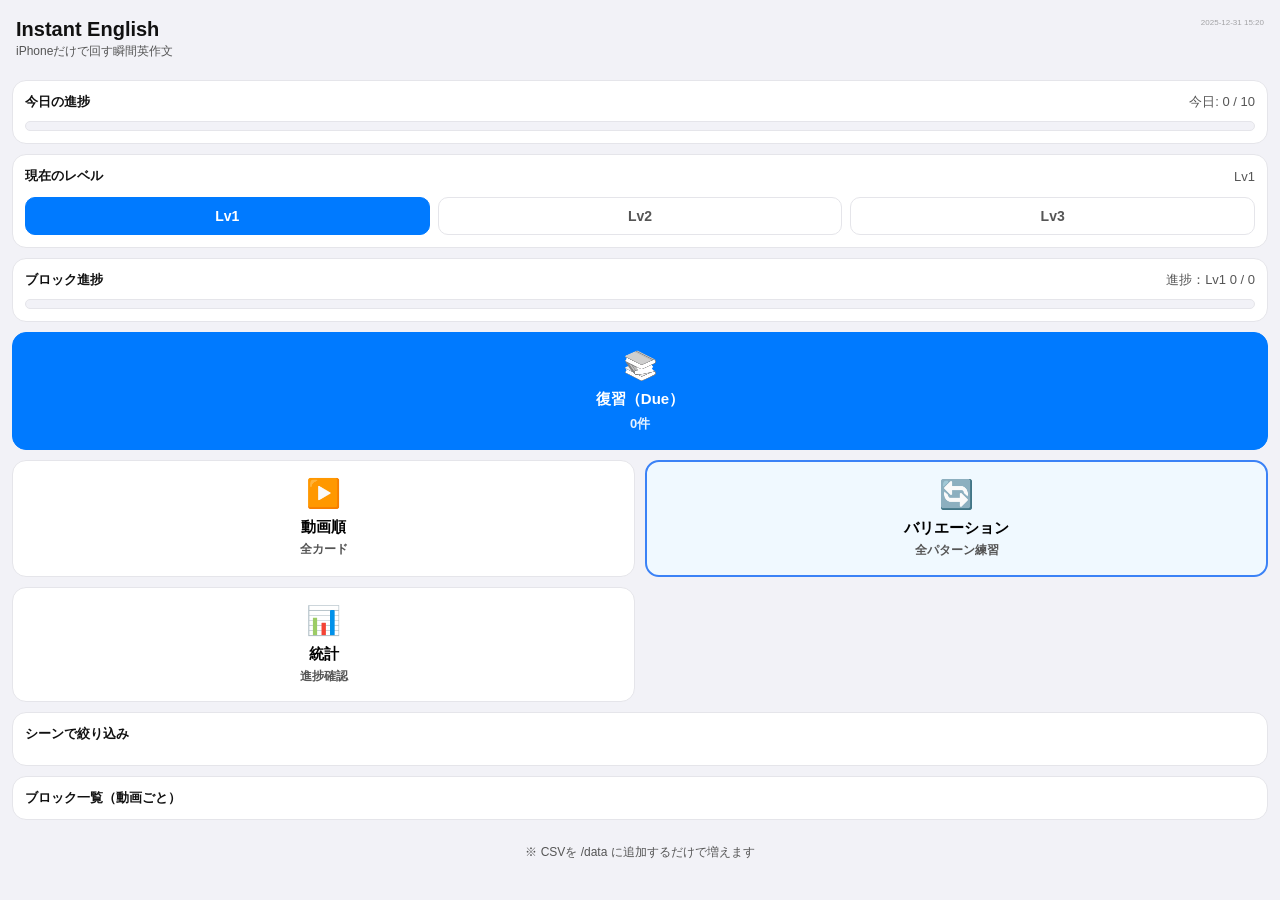
==== index.html @ 217e5268 "Improve loading experience with animated overlay Changes: - Add full-screen loading overlay with gra" ====
<!doctype html>
<html lang="ja">
<head>
  <meta charset="utf-8" />
  <meta name="viewport" content="width=device-width, initial-scale=1, viewport-fit=cover" />
  <title>Instant English</title>
  <link rel="stylesheet" href="./style.css?v=1" />
</head>
<body>

  <!-- LOADING OVERLAY -->
  <div id="loadingOverlay" class="loadingOverlay">
    <div class="loadingContent">
      <div class="loadingTitle">Instant English</div>
      <div class="loadingMessage" id="loadingMessage">Loading English cards<span class="dots"></span></div>
    </div>
  </div>

  <!-- HOME -->
  <div id="homeView">
    <header class="topbar">
      <div>
        <div class="title">Instant English</div>
        <div class="sub">iPhoneだけで回す瞬間英作文</div>
      </div>
      <div class="lastUpdated">2025-12-31 15:20</div>
    </header>

    <section class="cardBox">
      <div class="rowBetween">
        <div class="hLabel">今日の進捗</div>
        <div id="dailyText" class="hValue">今日: 0 / 10</div>
      </div>
      <div class="barWrap">
        <div id="dailyBar" class="bar"></div>
      </div>
    </section>

    <section class="cardBox">
      <div class="rowBetween">
        <div class="hLabel">現在のレベル</div>
        <div id="currentLevel" class="hValue">Lv1</div>
      </div>
      <div class="levelSelectRow">
        <button id="homeLv1" class="levelSelectBtn active">Lv1</button>
        <button id="homeLv2" class="levelSelectBtn">Lv2</button>
        <button id="homeLv3" class="levelSelectBtn">Lv3</button>
      </div>
    </section>

    <section class="cardBox">
      <div class="rowBetween">
        <div class="hLabel">ブロック進捗</div>
        <div id="progressText" class="hValue">進捗：Lv1 0 / 0</div>
      </div>
      <div class="barWrap">
        <div id="progressBar" class="bar"></div>
      </div>
    </section>

    <section class="homeActionsGrid">
      <button id="homeDue" class="actionCard primary">
        <div class="actionIcon">📚</div>
        <div class="actionTitle">復習（Due）</div>
        <div id="dueCount" class="actionCount">0件</div>
      </button>
      <button id="homeVideo" class="actionCard">
        <div class="actionIcon">▶️</div>
        <div class="actionTitle">動画順</div>
        <div class="actionSub">全カード</div>
      </button>
      <button id="homeVariation" class="actionCard highlight">
        <div class="actionIcon">🔄</div>
        <div class="actionTitle">バリエーション</div>
        <div class="actionSub">全パターン練習</div>
      </button>
      <button id="homeStats" class="actionCard">
        <div class="actionIcon">📊</div>
        <div class="actionTitle">統計</div>
        <div class="actionSub">進捗確認</div>
      </button>
    </section>

    <section class="cardBox">
      <div class="hLabel">シーンで絞り込み</div>
      <div id="scenes" class="chips"></div>
    </section>

    <section class="cardBox">
      <div class="hLabel">ブロック一覧（動画ごと）</div>
      <div id="blockTable"></div>
    </section>

    <footer class="footer">
      <div class="hint">※ CSVを /data に追加するだけで増えます</div>
    </footer>
  </div>

  <!-- STATS -->
  <div id="statsView" class="hidden">
    <header class="topbar">
      <button id="backFromStats" class="iconBtn">←</button>
      <div class="title">学習統計</div>
      <div style="width: 40px;"></div>
    </header>

    <section class="cardBox">
      <div class="hLabel">全体サマリー</div>
      <div class="statsGrid">
        <div class="statItem">
          <div class="statValue" id="totalCards">0</div>
          <div class="statLabel">総カード数</div>
        </div>
        <div class="statItem">
          <div class="statValue" id="studiedCards">0</div>
          <div class="statLabel">学習済み</div>
        </div>
        <div class="statItem">
          <div class="statValue" id="dueCards">0</div>
          <div class="statLabel">復習待ち</div>
        </div>
        <div class="statItem">
          <div class="statValue" id="masteredCards">0</div>
          <div class="statLabel">習得済み</div>
        </div>
      </div>
    </section>

    <section class="cardBox">
      <div class="hLabel">レベル別進捗</div>
      <div id="levelStats"></div>
    </section>

    <section class="cardBox">
      <div class="hLabel">評価の分布（全レベル）</div>
      <div id="gradeDistribution"></div>
    </section>

    <section class="cardBox">
      <div class="hLabel">シーン別カード数</div>
      <div id="sceneStats"></div>
    </section>

    <section class="cardBox">
      <div class="hLabel">最近7日間の学習</div>
      <div id="recentActivity"></div>
    </section>
  </div>

  <!-- STUDY -->
  <div id="studyView" class="hidden">
    <header class="studyTop">
      <button id="backHome" class="iconBtn">←</button>
      <div class="studyTitle">Study</div>
      <div class="studyBtns">
        <button id="review" class="ghostBtn small">Due</button>
        <button id="videoOrder" class="ghostBtn small">動画順</button>
      </div>
    </header>

    <section class="levelRow">
      <button id="lv1Btn" class="lvBtnTop">Lv1</button>
      <button id="lv2Btn" class="lvBtnTop">Lv2</button>
      <button id="lv3Btn" class="lvBtnTop">Lv3</button>
    </section>

    <!-- ✅ Study中もブロック進捗を表示 -->
    <section class="cardBox studyProgressBox">
      <div class="rowBetween">
        <div class="hLabel">ブロック進捗</div>
        <div class="studyProgressRight">
          <span id="studyModeTag" class="modeTag">通常</span>
          <span id="studyProgressText" class="hValue">進捗：Lv1 0 / 0</span>
        </div>
      </div>
      <div class="barWrap">
        <div id="studyProgressBar" class="bar"></div>
      </div>
    </section>

    <main class="studyMain">
      <div id="card" class="card">
        <div class="jp" id="jp">CSV読み込み中…</div>
        <div class="en" id="en"></div>
      </div>

      <div class="noteArea">
        <div id="noteText" class="noteText"></div>
        <div id="statsText" class="stats"></div>
      </div>

      <!-- ヒントボタン -->
      <div id="hintButtons" class="hintButtons hidden">
        <button id="hint1Btn" class="hintBtn">ヒント1</button>
        <button id="hint2Btn" class="hintBtn">ヒント2</button>
      </div>
      <div id="hintArea" class="hintArea"></div>

      <div class="navRow">
        <button id="next" class="ghostBtn wide">次へ</button>
      </div>

      <!-- ✅ 3段階SRS -->
      <div class="gradeRow gradeRow3">
        <button id="g1" class="grade g1">Again<br><span>5m</span></button>
        <button id="g2" class="grade g2">Hard<br><span>6h</span></button>
        <button id="g3" class="grade g3">Easy<br><span>12d</span></button>
      </div>

      <!-- 解説・類似表現エリア（回答後表示） -->
      <div id="explainArea" class="explainArea hidden">
        <div id="explainMeaning" class="explainSection"></div>
        <div id="explainNuance" class="explainSection"></div>
        <div id="explainGrammar" class="explainSection"></div>
        <div id="similarsArea" class="explainSection"></div>
      </div>
    </main>
  </div>

  <script src="./app.js?v=1"></script>
</body>
</html>
---- style.css ----
:root{
  --bg:#f2f2f7;
  --card:#ffffff;
  --text:#111111;
  --sub:#555;
  --line:#e5e5ea;
  --blue:#007aff;
  --green:#34c759;
  --red:#ff3b30;
}

*{ box-sizing:border-box; }
body{
  margin:0;
  font-family:-apple-system,BlinkMacSystemFont,"Segoe UI",Roboto,Helvetica,Arial;
  color:var(--text);
  background:var(--bg);
}

.hidden{ display:none; }
a{ color:inherit; }

/* top */
.topbar{
  padding:18px 16px 10px;
  display:flex;
  justify-content:space-between;
  align-items:flex-start;
}
.title{ font-size:20px; font-weight:800; }
.sub{ margin-top:2px; font-size:12px; color:var(--sub); }
.lastUpdated{
  font-size:8px;
  color:var(--sub);
  opacity:0.5;
  white-space:nowrap;
}

/* cards on home/study */
.cardBox{
  margin:10px 12px;
  background:var(--card);
  border:1px solid var(--line);
  border-radius:14px;
  padding:12px;
}

.rowBetween{
  display:flex;
  align-items:center;
  justify-content:space-between;
  gap:10px;
}

.hLabel{ font-size:13px; font-weight:700; }
.hValue{ font-size:13px; color:var(--sub); }

.barWrap{
  margin-top:10px;
  height:10px;
  border-radius:999px;
  background:var(--bg);
  overflow:hidden;
  border:1px solid var(--line);
}
.bar{ height:100%; width:0%; background:var(--blue); }

/* buttons */
.ghostBtn{
  padding:12px 10px;
  border:1px solid var(--line);
  border-radius:12px;
  background:#fff;
  color:var(--text);
  font-size:15px;
  font-weight:700;
}
.ghostBtn.small{ padding:8px 10px; font-size:13px; }
.ghostBtn.wide{ width:100%; }

.iconBtn{
  border:1px solid var(--line);
  background:#fff;
  border-radius:12px;
  padding:10px 12px;
  font-weight:800;
}

/* level select */
.levelSelectRow{
  display:grid;
  grid-template-columns:repeat(3, 1fr);
  gap:8px;
  margin-top:12px;
}
.levelSelectBtn{
  padding:10px;
  border:1px solid var(--line);
  border-radius:10px;
  background:#fff;
  font-size:14px;
  font-weight:800;
  color:var(--sub);
  transition:all 0.2s;
}
.levelSelectBtn.active{
  background:var(--blue);
  color:#fff;
  border-color:var(--blue);
}

/* home action cards */
.homeActionsGrid{
  margin:10px 12px;
  display:grid;
  grid-template-columns:1fr 1fr;
  gap:10px;
}
.actionCard{
  padding:16px 12px;
  border:1px solid var(--line);
  border-radius:14px;
  background:#fff;
  display:flex;
  flex-direction:column;
  align-items:center;
  gap:4px;
  transition:all 0.2s;
}
.actionCard:active{
  transform:scale(0.97);
}
.actionCard.primary{
  grid-column:span 2;
  background:var(--blue);
  border-color:var(--blue);
  color:#fff;
}
.actionCard.highlight{
  background:#f0f9ff;
  border-color:#3b82f6;
  border-width:2px;
}
.actionIcon{
  font-size:28px;
  margin-bottom:4px;
}
.actionCard.primary .actionIcon{
  filter:grayscale(100%) brightness(200%);
}
.actionTitle{
  font-size:15px;
  font-weight:800;
}
.actionSub{
  font-size:12px;
  color:var(--sub);
  font-weight:600;
}
.actionCard.primary .actionSub{
  color:rgba(255,255,255,0.8);
}
.actionCount{
  font-size:13px;
  font-weight:700;
  color:rgba(255,255,255,0.9);
  margin-top:2px;
}

/* chips */
.chips{
  display:flex;
  flex-wrap:wrap;
  gap:8px;
  margin-top:10px;
}
.chips button{
  border:1px solid var(--line);
  background:#fff;
  border-radius:999px;
  padding:8px 12px;
  font-size:13px;
  font-weight:700;
}

/* block table (grouped by video) */
.videoSection{
  margin:14px 0 18px;
  padding:10px;
  border:1px solid var(--line);
  border-radius:12px;
  background:#fff;
}
.videoHeader{ margin-bottom:8px; font-weight:800; font-size:13px; }
.videoLink{ text-decoration:none; color:var(--blue); }
.videoTitle{ color:var(--text); }

.blockTbl{ width:100%; border-collapse:collapse; }
.blockTbl td{ padding:0; }
.stats{
  margin-top:10px;
  font-size:13px;
  opacity:0.75;
}
.row{
  display:grid;
  grid-template-columns: 90px 1fr 1fr 1fr;
  gap:8px;
  align-items:center;
  padding:10px 0;
  border-top:1px solid var(--line);
}
.blockTbl tr:first-child .row{ border-top:none; }

.blockLabel{
  font-weight:800;
  font-size:13px;
  color:#222;
}

.lvBtn{
  display:flex;
  align-items:center;
  justify-content:space-between;
  gap:8px;
  border:1px solid var(--line);
  background:#fff;
  border-radius:12px;
  padding:10px 10px;
  font-size:13px;
}
.lvBtn strong{ font-weight:900; }
.lvBtn span{ color:var(--sub); font-weight:800; }
.lvBtn .done{ color:var(--green); font-weight:900; }

/* footer */
.footer{ padding:14px 16px 20px; text-align:center; }
.hint{ font-size:12px; color:var(--sub); }

/* study view */
.studyTop{
  display:flex;
  align-items:center;
  justify-content:space-between;
  gap:10px;
  padding:12px 12px 6px;
}
.studyTitle{ font-weight:900; }
.studyBtns{ display:flex; gap:8px; }

.levelRow{
  display:flex;
  gap:8px;
  padding:0 12px 10px;
}
.lvBtnTop{
  flex:1;
  border:1px solid var(--line);
  background:#fff;
  border-radius:12px;
  padding:10px 10px;
  font-weight:900;
}

.studyProgressBox{ margin: 0 12px 10px; }

.studyProgressRight{
  display:flex;
  align-items:center;
  gap:8px;
}

/* mode tag */
.modeTag{
  font-size:11px;
  font-weight:900;
  padding:4px 8px;
  border-radius:999px;
  background:var(--line);
  color:#333;
  white-space: nowrap;
}
.modeTag.due{
  background:var(--red);
  color:#fff;
}

.studyMain{ padding:0 12px 18px; }

.card{
  background:#fff;
  border:1px solid var(--line);
  border-radius:16px;
  padding:16px 14px;
  min-height:140px;
  display:flex;
  flex-direction:column;
  justify-content:center;
  gap:10px;
}
.jp{
  font-size:20px;
  font-weight:900;
  line-height:1.25;
}
.en{
  font-size:16px;
  font-weight:800;
  color:#333;
  line-height:1.25;
}

.noteArea{
  margin-top:10px;
  background:#fff;
  border:1px solid var(--line);
  border-radius:12px;
  padding:10px 12px;
  min-height:46px;
}
.noteText{
  font-size:13px;
  color:var(--sub);
  line-height:1.25;
}

.navRow{ margin-top:10px; }

/* grades */
.gradeRow{
  margin-top:12px;
  display:grid;
  gap:8px;
}
.gradeRow3{ grid-template-columns: repeat(3, 1fr); }

.grade{
  border:1px solid var(--line);
  background:#fff;
  border-radius:12px;
  padding:10px 6px;
  font-weight:900;
  font-size:12px;
  line-height:1.1;
}
.grade span{
  display:inline-block;
  margin-top:4px;
  font-size:11px;
  color:var(--sub);
  font-weight:800;
}

/* hint & explain */
.hintButtons{
  display:flex;
  gap:8px;
  margin-top:10px;
}
.hintBtn{
  flex:1;
  padding:8px 10px;
  border:1px solid var(--blue);
  border-radius:10px;
  background:#fff;
  color:var(--blue);
  font-size:13px;
  font-weight:700;
}
.hintArea{
  margin-top:8px;
  padding:10px 12px;
  background:#fffaeb;
  border:1px solid #ffd666;
  border-radius:10px;
  font-size:13px;
  line-height:1.4;
  white-space:pre-line;
  color:#664d03;
}

.explainArea{
  margin-top:12px;
  padding:12px;
  background:#fff;
  border:1px solid var(--line);
  border-radius:12px;
}
.explainSection{
  margin-bottom:12px;
}
.explainSection:last-child{
  margin-bottom:0;
}
.explainLabel{
  font-size:13px;
  font-weight:900;
  margin-bottom:6px;
  color:var(--text);
}
.explainContent{
  font-size:13px;
  line-height:1.4;
  color:var(--sub);
}
.similarsList{
  margin:0;
  padding-left:20px;
  font-size:13px;
  line-height:1.6;
  color:var(--sub);
}
.similarsList li{
  margin-bottom:4px;
}

/* stats view */
.statsGrid{
  display: grid;
  grid-template-columns: repeat(2, 1fr);
  gap: 12px;
  margin-top: 12px;
}
.statItem{
  text-align: center;
  padding: 14px 10px;
  background: var(--bg);
  border-radius: 10px;
  border: 1px solid var(--line);
}
.statValue{
  font-size: 28px;
  font-weight: 900;
  color: var(--blue);
}
.statLabel{
  font-size: 12px;
  color: var(--sub);
  margin-top: 4px;
  font-weight: 700;
}

.levelStatRow{
  display: flex;
  align-items: center;
  gap: 10px;
  margin-bottom: 12px;
}
.levelStatRow:last-child{ margin-bottom: 0; }

.levelStatLabel{
  font-weight: 900;
  font-size: 14px;
  width: 40px;
}

.levelStatBar{
  flex: 1;
  height: 20px;
  background: var(--bg);
  border-radius: 10px;
  overflow: hidden;
  border: 1px solid var(--line);
}

.levelStatProgress{
  height: 100%;
  background: var(--blue);
  transition: width 0.3s;
}

.levelStatText{
  font-size: 12px;
  font-weight: 700;
  color: var(--sub);
  white-space: nowrap;
}

.gradeStatRow{
  display: flex;
  align-items: center;
  gap: 10px;
  margin-bottom: 10px;
}
.gradeStatRow:last-child{ margin-bottom: 0; }

.gradeStatLabel{
  font-weight: 800;
  font-size: 13px;
  width: 55px;
}

.gradeStatBar{
  flex: 1;
  height: 18px;
  background: var(--bg);
  border-radius: 9px;
  overflow: hidden;
  border: 1px solid var(--line);
}

.gradeStatProgress{
  height: 100%;
  transition: width 0.3s;
}

.gradeStatText{
  font-size: 12px;
  font-weight: 700;
  color: var(--sub);
  white-space: nowrap;
  width: 80px;
  text-align: right;
}

.sceneStatRow{
  display: flex;
  align-items: center;
  justify-content: space-between;
  padding: 10px 12px;
  background: var(--bg);
  border-radius: 10px;
  margin-bottom: 8px;
  border: 1px solid var(--line);
}
.sceneStatRow:last-child{ margin-bottom: 0; }

.sceneStatLabel{
  font-weight: 800;
  font-size: 14px;
}

.sceneStatValue{
  font-weight: 900;
  font-size: 16px;
  color: var(--blue);
}

.noData{
  text-align: center;
  padding: 20px;
  color: var(--sub);
  font-size: 13px;
}

/* Loading Overlay */
.loadingOverlay{
  position: fixed;
  top: 0;
  left: 0;
  width: 100%;
  height: 100%;
  background: linear-gradient(135deg, #667eea 0%, #764ba2 100%);
  display: flex;
  align-items: center;
  justify-content: center;
  z-index: 9999;
  transition: opacity 0.5s ease, visibility 0.5s ease;
}

.loadingOverlay.hidden{
  opacity: 0;
  visibility: hidden;
}

.loadingContent{
  text-align: center;
  color: white;
}

.loadingTitle{
  font-size: 32px;
  font-weight: 900;
  margin-bottom: 24px;
  letter-spacing: -0.5px;
}

.loadingMessage{
  font-size: 16px;
  font-weight: 500;
  opacity: 0.9;
  display: flex;
  align-items: center;
  justify-content: center;
  gap: 4px;
}

.dots{
  display: inline-block;
  width: 20px;
  text-align: left;
}

.dots::after{
  content: '';
  animation: dots 1.5s steps(4, end) infinite;
}

@keyframes dots{
  0%, 25%{ content: '.'; }
  25%, 50%{ content: '..'; }
  50%, 75%{ content: '...'; }
  75%, 100%{ content: ''; }
}

/* small screens */
@media (max-width: 380px){
  .row{ grid-template-columns: 78px 1fr 1fr 1fr; }
  .lvBtn{ padding:9px 8px; }
  .jp{ font-size:19px; }
  .statsGrid{ grid-template-columns: 1fr 1fr; gap: 10px; }
  .statValue{ font-size: 24px; }
  .loadingTitle{ font-size: 28px; }
  .loadingMessage{ font-size: 14px; }
}
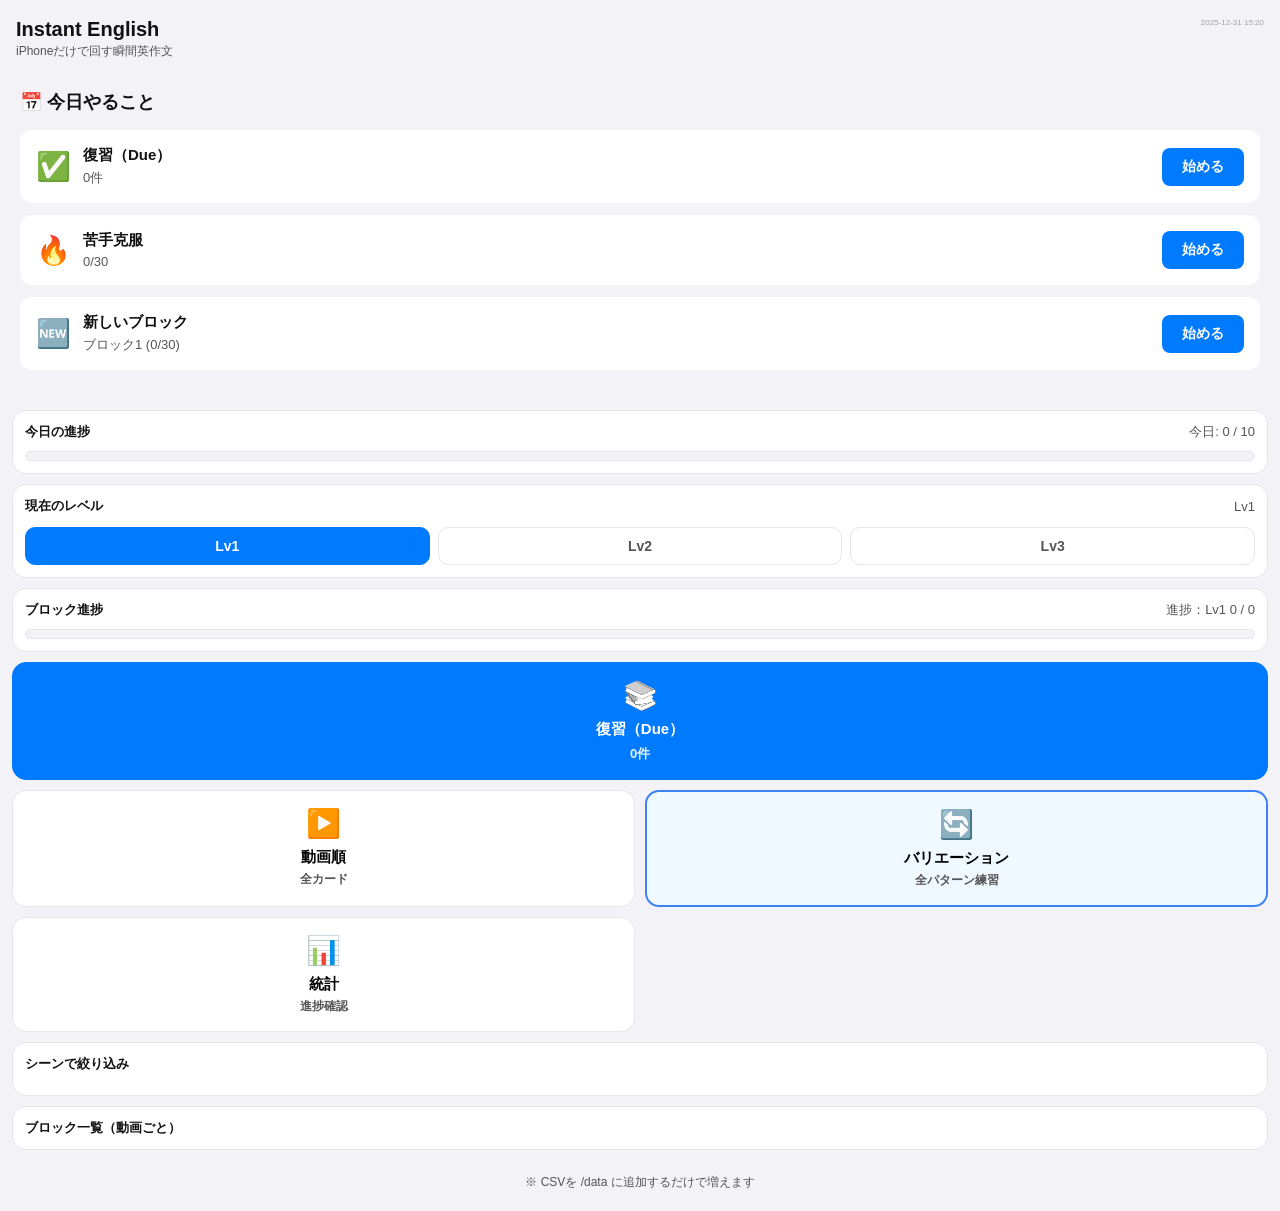
==== commit 8c9b7528: "Add Daily Missions feature with smart weak card detection Implements 3 daily missions to guide user " ====
--- a/index.html
+++ b/index.html
@@ -16,6 +16,55 @@
     </div>
   </div>
 
+  <!-- LANDING (初回訪問時) -->
+  <div id="landingView" class="hidden">
+    <div class="landingHero">
+      <div class="landingLogo">Instant English</div>
+      <h1 class="landingCatchCopy">
+        英語が話せない理由は<br>
+        <span class="highlight">「練習不足」</span>だけ
+      </h1>
+      <p class="landingSubCopy">
+        iPhoneだけで、移動中に、科学的に。<br>
+        瞬間英作文を続ける仕組みがここに。
+      </p>
+    </div>
+
+    <div class="landingBenefits">
+      <div class="benefitCard">
+        <div class="benefitIcon">📱</div>
+        <div class="benefitTitle">iPhone完結</div>
+        <div class="benefitDesc">アプリ不要。ブラウザで今すぐ始められる</div>
+      </div>
+      <div class="benefitCard">
+        <div class="benefitIcon">🚃</div>
+        <div class="benefitTitle">移動中に学習</div>
+        <div class="benefitDesc">通勤・通学のスキマ時間を活用</div>
+      </div>
+      <div class="benefitCard">
+        <div class="benefitIcon">🧠</div>
+        <div class="benefitTitle">科学的な反復</div>
+        <div class="benefitDesc">3段階SRSで効率的に記憶に定着</div>
+      </div>
+    </div>
+
+    <div class="landingDemo">
+      <div class="demoLabel">体験してみる（サンプル15問）</div>
+      <div class="demoPreview">
+        <div class="demoCard">
+          <div class="demoJp">おはようございます。</div>
+          <div class="demoArrow">↓</div>
+          <div class="demoEn">Good morning.</div>
+        </div>
+      </div>
+    </div>
+
+    <div class="landingCTA">
+      <button id="startNowBtn" class="ctaButton">今すぐ始める</button>
+      <div class="ctaNote">※ データはブラウザに保存されます</div>
+    </div>
+  </div>
+
   <!-- HOME -->
   <div id="homeView">
     <header class="topbar">
@@ -25,6 +74,40 @@
       </div>
       <div class="lastUpdated">2025-12-31 15:20</div>
     </header>
+
+    <!-- 今日やること -->
+    <section class="dailyMissions">
+      <div class="missionsHeader">
+        <h2 class="missionsTitle">📅 今日やること</h2>
+      </div>
+
+      <div class="missionCard" id="missionDue">
+        <div class="missionIcon">✅</div>
+        <div class="missionContent">
+          <div class="missionTitle">復習（Due）</div>
+          <div class="missionCount" id="missionDueCount">0件</div>
+        </div>
+        <button class="missionBtn" id="missionDueBtn">始める</button>
+      </div>
+
+      <div class="missionCard" id="missionWeak">
+        <div class="missionIcon">🔥</div>
+        <div class="missionContent">
+          <div class="missionTitle">苦手克服</div>
+          <div class="missionCount" id="missionWeakCount">0/30</div>
+        </div>
+        <button class="missionBtn" id="missionWeakBtn">始める</button>
+      </div>
+
+      <div class="missionCard" id="missionNewBlock">
+        <div class="missionIcon">🆕</div>
+        <div class="missionContent">
+          <div class="missionTitle">新しいブロック</div>
+          <div class="missionCount" id="missionNewBlockCount">ブロック1 (0/30)</div>
+        </div>
+        <button class="missionBtn" id="missionNewBlockBtn">始める</button>
+      </div>
+    </section>
 
     <section class="cardBox">
       <div class="rowBetween">
--- a/style.css
+++ b/style.css
@@ -603,6 +603,238 @@
   75%, 100%{ content: ''; }
 }
 
+/* Landing Page */
+#landingView{
+  min-height: 100vh;
+  background: linear-gradient(135deg, #667eea 0%, #764ba2 100%);
+  color: white;
+  padding: 40px 20px;
+  overflow-y: auto;
+}
+
+.landingHero{
+  text-align: center;
+  margin-bottom: 60px;
+}
+
+.landingLogo{
+  font-size: 24px;
+  font-weight: 900;
+  margin-bottom: 30px;
+  opacity: 0.9;
+  letter-spacing: -0.5px;
+}
+
+.landingCatchCopy{
+  font-size: 28px;
+  font-weight: 900;
+  line-height: 1.5;
+  margin-bottom: 20px;
+}
+
+.landingCatchCopy .highlight{
+  color: #ffd700;
+  text-shadow: 0 2px 10px rgba(255, 215, 0, 0.3);
+}
+
+.landingSubCopy{
+  font-size: 16px;
+  line-height: 1.8;
+  opacity: 0.9;
+}
+
+.landingBenefits{
+  display: grid;
+  gap: 16px;
+  margin-bottom: 50px;
+  max-width: 600px;
+  margin-left: auto;
+  margin-right: auto;
+}
+
+.benefitCard{
+  background: rgba(255, 255, 255, 0.15);
+  backdrop-filter: blur(10px);
+  padding: 24px;
+  border-radius: 16px;
+  border: 1px solid rgba(255, 255, 255, 0.2);
+}
+
+.benefitIcon{
+  font-size: 40px;
+  margin-bottom: 12px;
+}
+
+.benefitTitle{
+  font-size: 18px;
+  font-weight: 700;
+  margin-bottom: 8px;
+}
+
+.benefitDesc{
+  font-size: 14px;
+  opacity: 0.9;
+  line-height: 1.6;
+}
+
+.landingDemo{
+  max-width: 400px;
+  margin: 0 auto 50px;
+}
+
+.demoLabel{
+  text-align: center;
+  font-size: 14px;
+  font-weight: 600;
+  margin-bottom: 16px;
+  opacity: 0.9;
+}
+
+.demoPreview{
+  background: rgba(255, 255, 255, 0.2);
+  backdrop-filter: blur(10px);
+  padding: 30px;
+  border-radius: 20px;
+  border: 2px solid rgba(255, 255, 255, 0.3);
+}
+
+.demoCard{
+  text-align: center;
+}
+
+.demoJp{
+  font-size: 20px;
+  font-weight: 700;
+  margin-bottom: 12px;
+}
+
+.demoArrow{
+  font-size: 24px;
+  margin: 12px 0;
+  opacity: 0.7;
+}
+
+.demoEn{
+  font-size: 18px;
+  font-weight: 600;
+  opacity: 0.95;
+}
+
+.landingCTA{
+  text-align: center;
+}
+
+.ctaButton{
+  background: white;
+  color: #667eea;
+  font-size: 18px;
+  font-weight: 900;
+  padding: 18px 60px;
+  border-radius: 50px;
+  border: none;
+  cursor: pointer;
+  box-shadow: 0 10px 30px rgba(0, 0, 0, 0.2);
+  transition: transform 0.2s ease, box-shadow 0.2s ease;
+  margin-bottom: 12px;
+}
+
+.ctaButton:active{
+  transform: scale(0.98);
+  box-shadow: 0 5px 15px rgba(0, 0, 0, 0.2);
+}
+
+.ctaNote{
+  font-size: 12px;
+  opacity: 0.7;
+}
+
+/* Daily Missions */
+.dailyMissions{
+  background: var(--bg);
+  border-radius: 16px;
+  padding: 20px;
+  margin-bottom: 20px;
+}
+
+.missionsHeader{
+  margin-bottom: 16px;
+}
+
+.missionsTitle{
+  font-size: 18px;
+  font-weight: 700;
+  color: var(--text);
+  margin: 0;
+}
+
+.missionCard{
+  display: flex;
+  align-items: center;
+  gap: 12px;
+  background: white;
+  border: 2px solid var(--border);
+  border-radius: 12px;
+  padding: 16px;
+  margin-bottom: 12px;
+  transition: all 0.2s ease;
+}
+
+.missionCard:last-child{
+  margin-bottom: 0;
+}
+
+.missionCard.completed{
+  background: #f0f9ff;
+  border-color: #3b82f6;
+  opacity: 0.7;
+}
+
+.missionIcon{
+  font-size: 28px;
+  flex-shrink: 0;
+}
+
+.missionContent{
+  flex: 1;
+}
+
+.missionTitle{
+  font-size: 15px;
+  font-weight: 600;
+  color: var(--text);
+  margin-bottom: 4px;
+}
+
+.missionCount{
+  font-size: 13px;
+  color: var(--sub);
+  font-weight: 500;
+}
+
+.missionBtn{
+  background: var(--blue);
+  color: white;
+  border: none;
+  border-radius: 8px;
+  padding: 10px 20px;
+  font-size: 14px;
+  font-weight: 600;
+  cursor: pointer;
+  transition: all 0.2s ease;
+  flex-shrink: 0;
+}
+
+.missionBtn:active{
+  transform: scale(0.95);
+  opacity: 0.8;
+}
+
+.missionCard.completed .missionBtn{
+  background: #d1d5db;
+  color: #6b7280;
+  cursor: not-allowed;
+}
+
 /* small screens */
 @media (max-width: 380px){
   .row{ grid-template-columns: 78px 1fr 1fr 1fr; }
@@ -612,4 +844,7 @@
   .statValue{ font-size: 24px; }
   .loadingTitle{ font-size: 28px; }
   .loadingMessage{ font-size: 14px; }
-}
+  .landingCatchCopy{ font-size: 24px; }
+  .benefitCard{ padding: 20px; }
+  .ctaButton{ padding: 16px 40px; font-size: 16px; }
+}
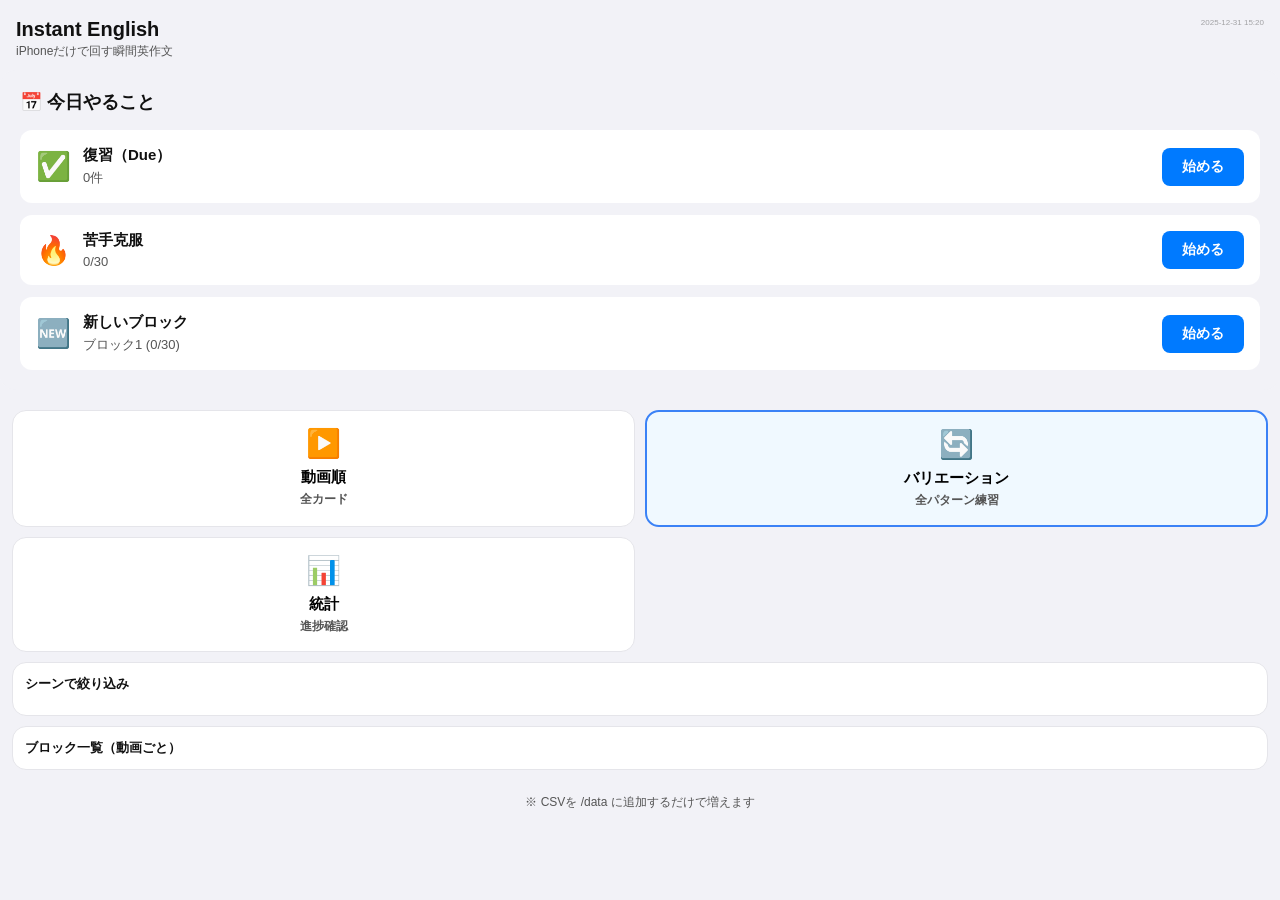
==== commit f7d90458: "Remove redundant UI elements now covered by Daily Missions Removed 4 legacy elements: - 今日の進捗 (daily" ====
--- a/index.html
+++ b/index.html
@@ -109,44 +109,7 @@
       </div>
     </section>
 
-    <section class="cardBox">
-      <div class="rowBetween">
-        <div class="hLabel">今日の進捗</div>
-        <div id="dailyText" class="hValue">今日: 0 / 10</div>
-      </div>
-      <div class="barWrap">
-        <div id="dailyBar" class="bar"></div>
-      </div>
-    </section>
-
-    <section class="cardBox">
-      <div class="rowBetween">
-        <div class="hLabel">現在のレベル</div>
-        <div id="currentLevel" class="hValue">Lv1</div>
-      </div>
-      <div class="levelSelectRow">
-        <button id="homeLv1" class="levelSelectBtn active">Lv1</button>
-        <button id="homeLv2" class="levelSelectBtn">Lv2</button>
-        <button id="homeLv3" class="levelSelectBtn">Lv3</button>
-      </div>
-    </section>
-
-    <section class="cardBox">
-      <div class="rowBetween">
-        <div class="hLabel">ブロック進捗</div>
-        <div id="progressText" class="hValue">進捗：Lv1 0 / 0</div>
-      </div>
-      <div class="barWrap">
-        <div id="progressBar" class="bar"></div>
-      </div>
-    </section>
-
     <section class="homeActionsGrid">
-      <button id="homeDue" class="actionCard primary">
-        <div class="actionIcon">📚</div>
-        <div class="actionTitle">復習（Due）</div>
-        <div id="dueCount" class="actionCount">0件</div>
-      </button>
       <button id="homeVideo" class="actionCard">
         <div class="actionIcon">▶️</div>
         <div class="actionTitle">動画順</div>
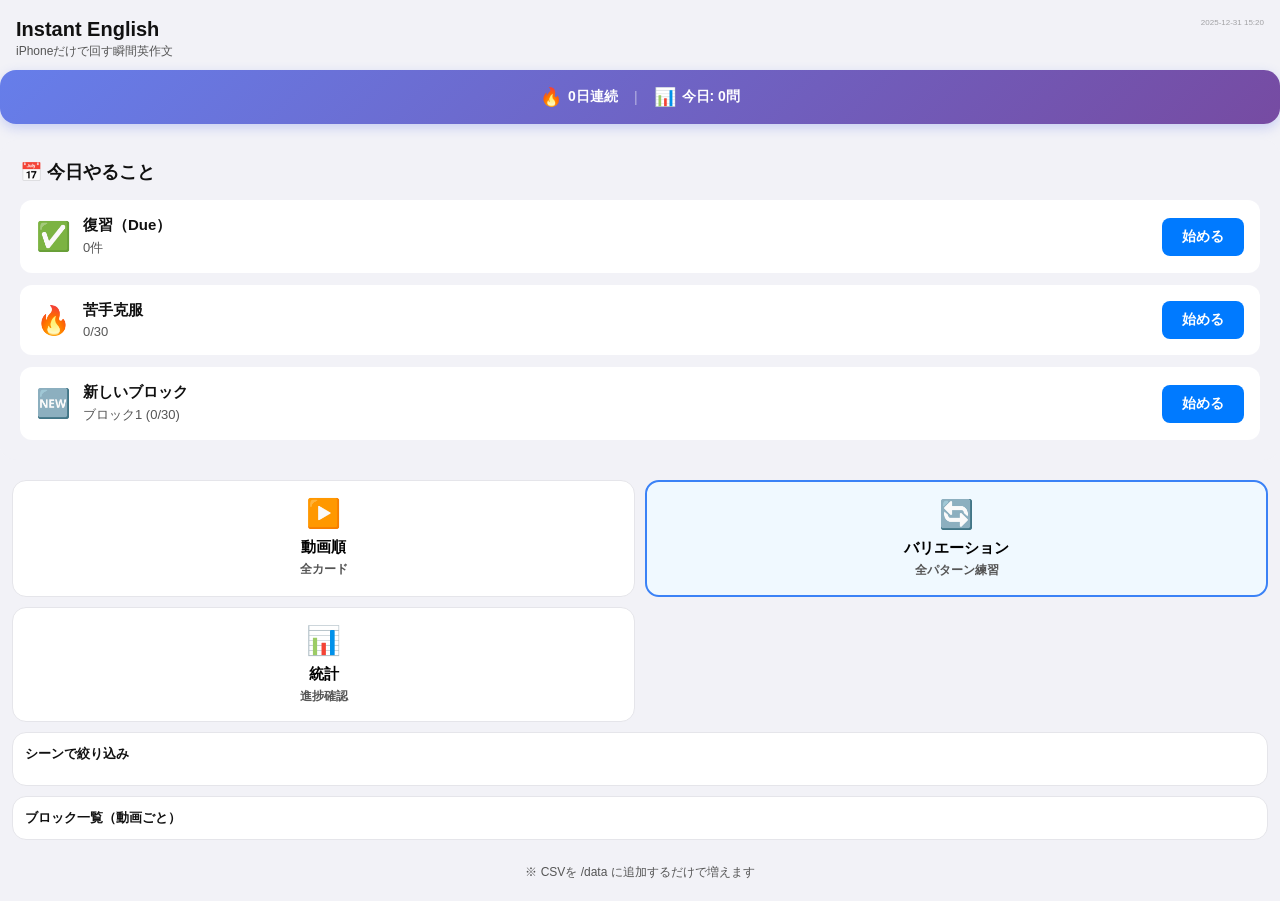
==== commit 7e612742: "Add streak tracking and daily learning stats Implements gamification features to boost motivation:  " ====
--- a/index.html
+++ b/index.html
@@ -74,6 +74,19 @@
       </div>
       <div class="lastUpdated">2025-12-31 15:20</div>
     </header>
+
+    <!-- 学習統計 -->
+    <section class="learningStats">
+      <div class="statsStreak">
+        <span class="streakIcon">🔥</span>
+        <span id="streakText" class="streakText">0日連続</span>
+      </div>
+      <div class="statsDivider">|</div>
+      <div class="statsToday">
+        <span class="todayIcon">📊</span>
+        <span id="todayStatsText" class="todayStatsText">今日: 0問</span>
+      </div>
+    </section>
 
     <!-- 今日やること -->
     <section class="dailyMissions">
--- a/style.css
+++ b/style.css
@@ -748,6 +748,45 @@
   opacity: 0.7;
 }
 
+/* Learning Stats */
+.learningStats{
+  background: linear-gradient(135deg, #667eea 0%, #764ba2 100%);
+  border-radius: 16px;
+  padding: 16px 20px;
+  margin-bottom: 16px;
+  display: flex;
+  align-items: center;
+  justify-content: center;
+  gap: 16px;
+  color: white;
+  box-shadow: 0 4px 12px rgba(102, 126, 234, 0.3);
+}
+
+.statsStreak,
+.statsToday{
+  display: flex;
+  align-items: center;
+  gap: 6px;
+}
+
+.streakIcon,
+.todayIcon{
+  font-size: 18px;
+}
+
+.streakText,
+.todayStatsText{
+  font-size: 14px;
+  font-weight: 600;
+  color: white;
+}
+
+.statsDivider{
+  font-size: 14px;
+  font-weight: 300;
+  color: rgba(255, 255, 255, 0.5);
+}
+
 /* Daily Missions */
 .dailyMissions{
   background: var(--bg);
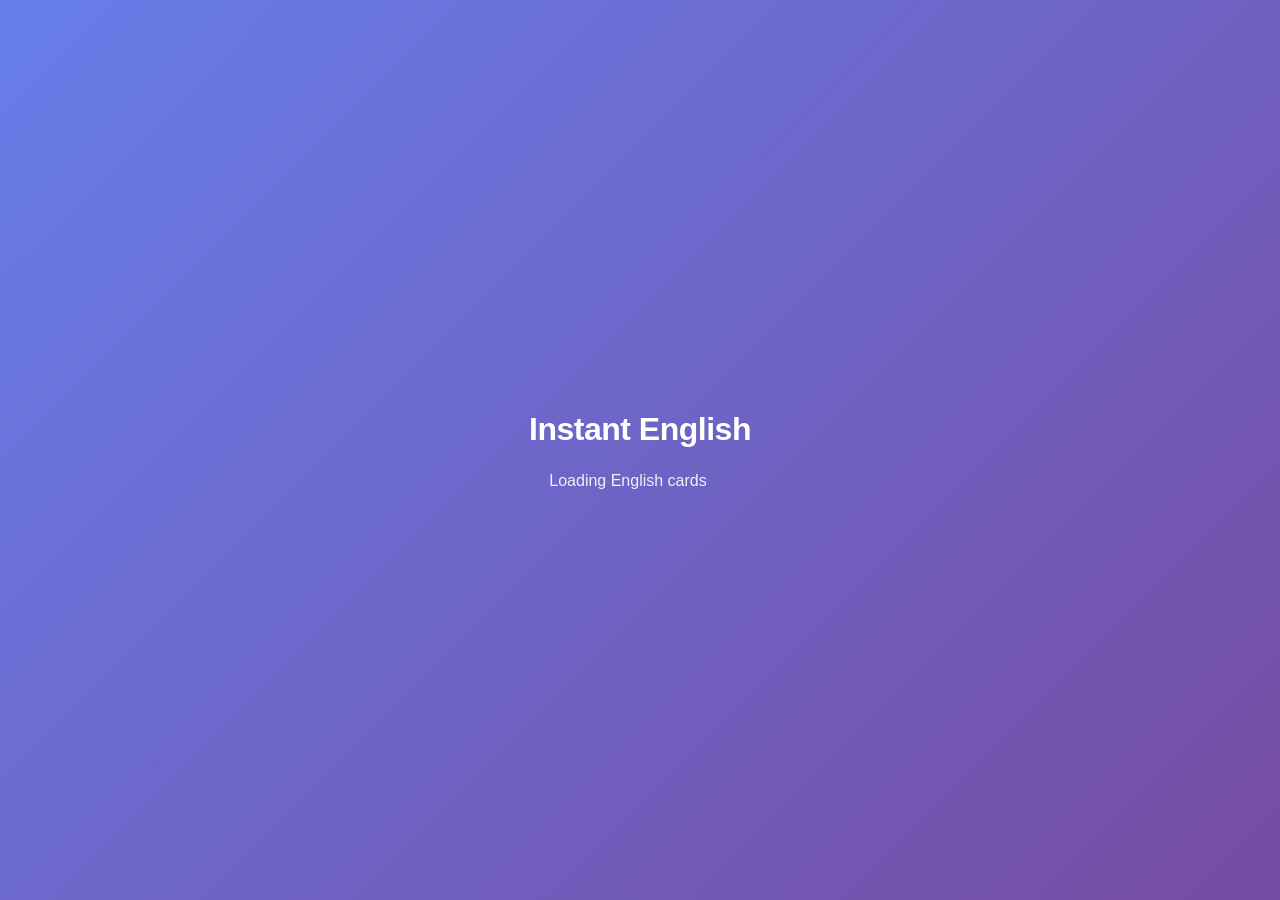
==== commit 1e0a01db: "Remove slot functionality completely Removed all slot-related features to simplify the app:  **Code " ====
--- a/index.html
+++ b/index.html
@@ -128,11 +128,6 @@
         <div class="actionTitle">動画順</div>
         <div class="actionSub">全カード</div>
       </button>
-      <button id="homeVariation" class="actionCard highlight">
-        <div class="actionIcon">🔄</div>
-        <div class="actionTitle">バリエーション</div>
-        <div class="actionSub">全パターン練習</div>
-      </button>
       <button id="homeStats" class="actionCard">
         <div class="actionIcon">📊</div>
         <div class="actionTitle">統計</div>
--- a/style.css
+++ b/style.css
@@ -185,15 +185,34 @@
 
 /* block table (grouped by video) */
 .videoSection{
-  margin:14px 0 18px;
-  padding:10px;
-  border:1px solid var(--line);
-  border-radius:12px;
-  background:#fff;
-}
-.videoHeader{ margin-bottom:8px; font-weight:800; font-size:13px; }
-.videoLink{ text-decoration:none; color:var(--blue); }
-.videoTitle{ color:var(--text); }
+  margin:20px 0 24px;
+  padding:16px;
+  border:2px solid var(--line);
+  border-radius:16px;
+  background:#fff;
+  box-shadow: 0 2px 8px rgba(0,0,0,0.05);
+}
+.videoHeader{
+  margin-bottom:12px;
+  font-weight:800;
+  font-size:15px;
+  padding-bottom:8px;
+  border-bottom:2px solid var(--line);
+}
+.videoLink{
+  text-decoration:none;
+  color:var(--blue);
+  display:inline-flex;
+  align-items:center;
+  gap:4px;
+}
+.videoLink:hover{
+  text-decoration:underline;
+}
+.videoTitle{
+  color:var(--text);
+  font-weight:700;
+}
 
 .blockTbl{ width:100%; border-collapse:collapse; }
 .blockTbl td{ padding:0; }
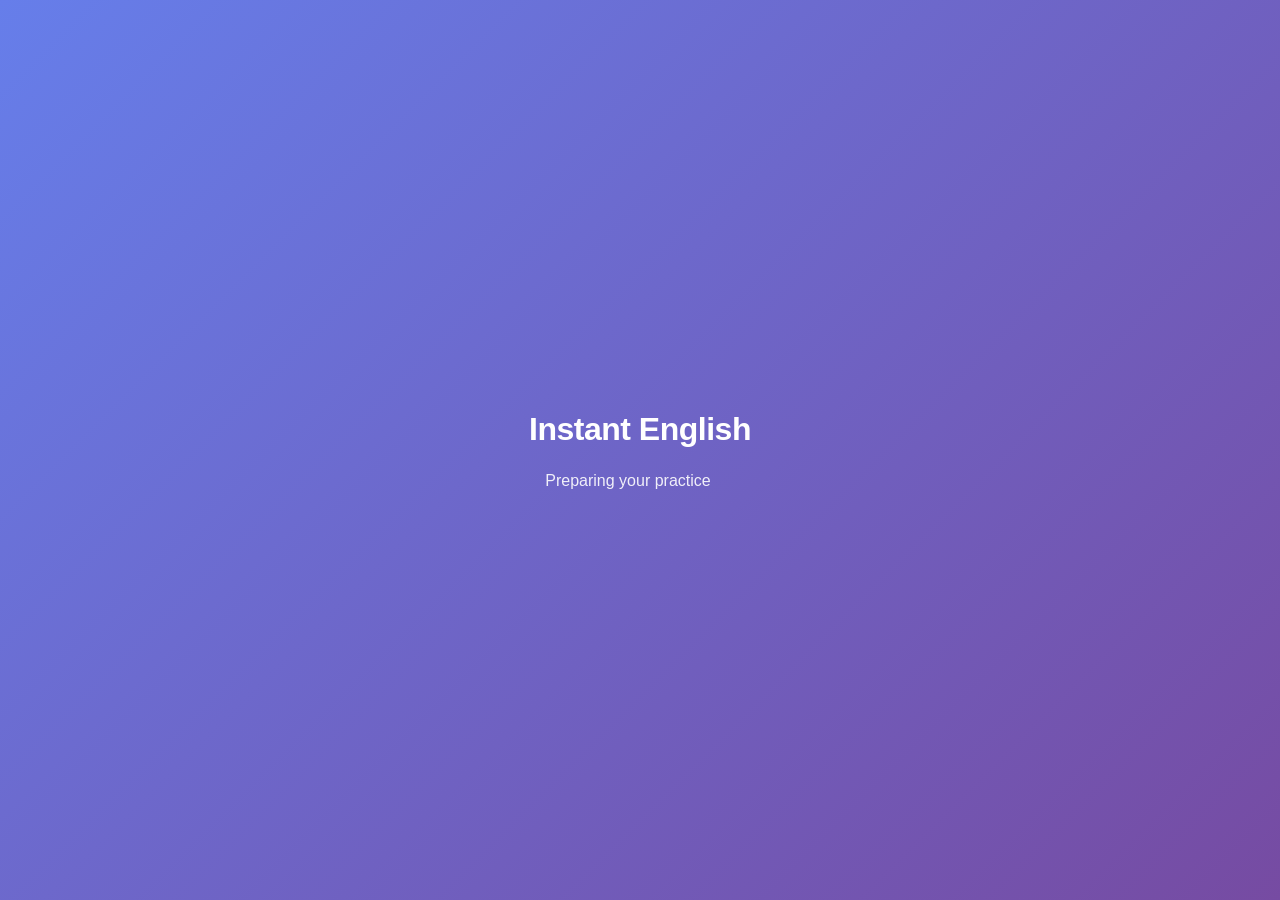
==== commit 59052e4f: "Redesign stats page with daily learning graphs - Replaced old stats page with new daily learning vis" ====
--- a/index.html
+++ b/index.html
@@ -136,11 +136,6 @@
     </section>
 
     <section class="cardBox">
-      <div class="hLabel">シーンで絞り込み</div>
-      <div id="scenes" class="chips"></div>
-    </section>
-
-    <section class="cardBox">
       <div class="hLabel">ブロック一覧（動画ごと）</div>
       <div id="blockTable"></div>
     </section>
@@ -159,45 +154,13 @@
     </header>
 
     <section class="cardBox">
-      <div class="hLabel">全体サマリー</div>
-      <div class="statsGrid">
-        <div class="statItem">
-          <div class="statValue" id="totalCards">0</div>
-          <div class="statLabel">総カード数</div>
-        </div>
-        <div class="statItem">
-          <div class="statValue" id="studiedCards">0</div>
-          <div class="statLabel">学習済み</div>
-        </div>
-        <div class="statItem">
-          <div class="statValue" id="dueCards">0</div>
-          <div class="statLabel">復習待ち</div>
-        </div>
-        <div class="statItem">
-          <div class="statValue" id="masteredCards">0</div>
-          <div class="statLabel">習得済み</div>
-        </div>
-      </div>
+      <div class="hLabel">📊 過去30日の学習記録</div>
+      <div id="dailyChart" class="dailyChart"></div>
     </section>
 
     <section class="cardBox">
-      <div class="hLabel">レベル別進捗</div>
-      <div id="levelStats"></div>
-    </section>
-
-    <section class="cardBox">
-      <div class="hLabel">評価の分布（全レベル）</div>
-      <div id="gradeDistribution"></div>
-    </section>
-
-    <section class="cardBox">
-      <div class="hLabel">シーン別カード数</div>
-      <div id="sceneStats"></div>
-    </section>
-
-    <section class="cardBox">
-      <div class="hLabel">最近7日間の学習</div>
-      <div id="recentActivity"></div>
+      <div class="hLabel">📈 累計学習問題数</div>
+      <div id="cumulativeChart" class="cumulativeChart"></div>
     </section>
   </div>
 
--- a/style.css
+++ b/style.css
@@ -893,6 +893,148 @@
   cursor: not-allowed;
 }
 
+/*************************************************
+ * Daily Charts (Stats View)
+ *************************************************/
+.dailyChart, .cumulativeChart{
+  padding: 10px 0;
+}
+
+.chartRow{
+  display: flex;
+  align-items: flex-end;
+  height: 150px;
+  margin-bottom: 8px;
+  gap: 2px;
+}
+
+.chartBar{
+  flex: 1;
+  display: flex;
+  flex-direction: column;
+  align-items: center;
+  justify-content: flex-end;
+  gap: 2px;
+  cursor: pointer;
+  transition: opacity 0.2s;
+}
+
+.chartBar:hover{
+  opacity: 0.7;
+}
+
+.barCorrect{
+  width: 100%;
+  background: var(--green);
+  border-radius: 2px 2px 0 0;
+  min-height: 2px;
+}
+
+.barIncorrect{
+  width: 100%;
+  background: var(--red);
+  border-radius: 0;
+  min-height: 2px;
+}
+
+.chartDate{
+  font-size: 9px;
+  color: var(--sub);
+  margin-top: 4px;
+  text-align: center;
+  transform: rotate(-45deg);
+  transform-origin: center;
+  white-space: nowrap;
+}
+
+.chartLegend{
+  display: flex;
+  gap: 16px;
+  justify-content: center;
+  margin-top: 12px;
+  font-size: 12px;
+}
+
+.legendItem{
+  display: flex;
+  align-items: center;
+  gap: 6px;
+}
+
+.legendColor{
+  width: 12px;
+  height: 12px;
+  border-radius: 2px;
+}
+
+.legendColor.green{
+  background: var(--green);
+}
+
+.legendColor.red{
+  background: var(--red);
+}
+
+.legendColor.blue{
+  background: var(--blue);
+}
+
+.chartTooltip{
+  background: rgba(0, 0, 0, 0.8);
+  color: white;
+  padding: 8px 12px;
+  border-radius: 6px;
+  font-size: 12px;
+  margin-bottom: 8px;
+  text-align: center;
+}
+
+.cumulativeLine{
+  position: relative;
+  height: 180px;
+  margin: 20px 0;
+}
+
+.cumulativeBar{
+  flex: 1;
+  display: flex;
+  flex-direction: column;
+  align-items: center;
+  justify-content: flex-end;
+  cursor: pointer;
+  transition: opacity 0.2s;
+}
+
+.cumulativeBar:hover{
+  opacity: 0.7;
+}
+
+.barFill{
+  width: 100%;
+  background: linear-gradient(to top, var(--blue), #5ac8fa);
+  border-radius: 2px 2px 0 0;
+  min-height: 2px;
+  position: relative;
+}
+
+.barValue{
+  position: absolute;
+  top: -20px;
+  left: 50%;
+  transform: translateX(-50%);
+  font-size: 10px;
+  font-weight: 600;
+  color: var(--text);
+  white-space: nowrap;
+}
+
+.noData{
+  text-align: center;
+  padding: 40px 20px;
+  color: var(--sub);
+  font-size: 14px;
+}
+
 /* small screens */
 @media (max-width: 380px){
   .row{ grid-template-columns: 78px 1fr 1fr 1fr; }
@@ -905,4 +1047,7 @@
   .landingCatchCopy{ font-size: 24px; }
   .benefitCard{ padding: 20px; }
   .ctaButton{ padding: 16px 40px; font-size: 16px; }
-}
+  .chartDate{ font-size: 8px; }
+  .chartRow{ height: 120px; }
+  .cumulativeLine{ height: 150px; }
+}
